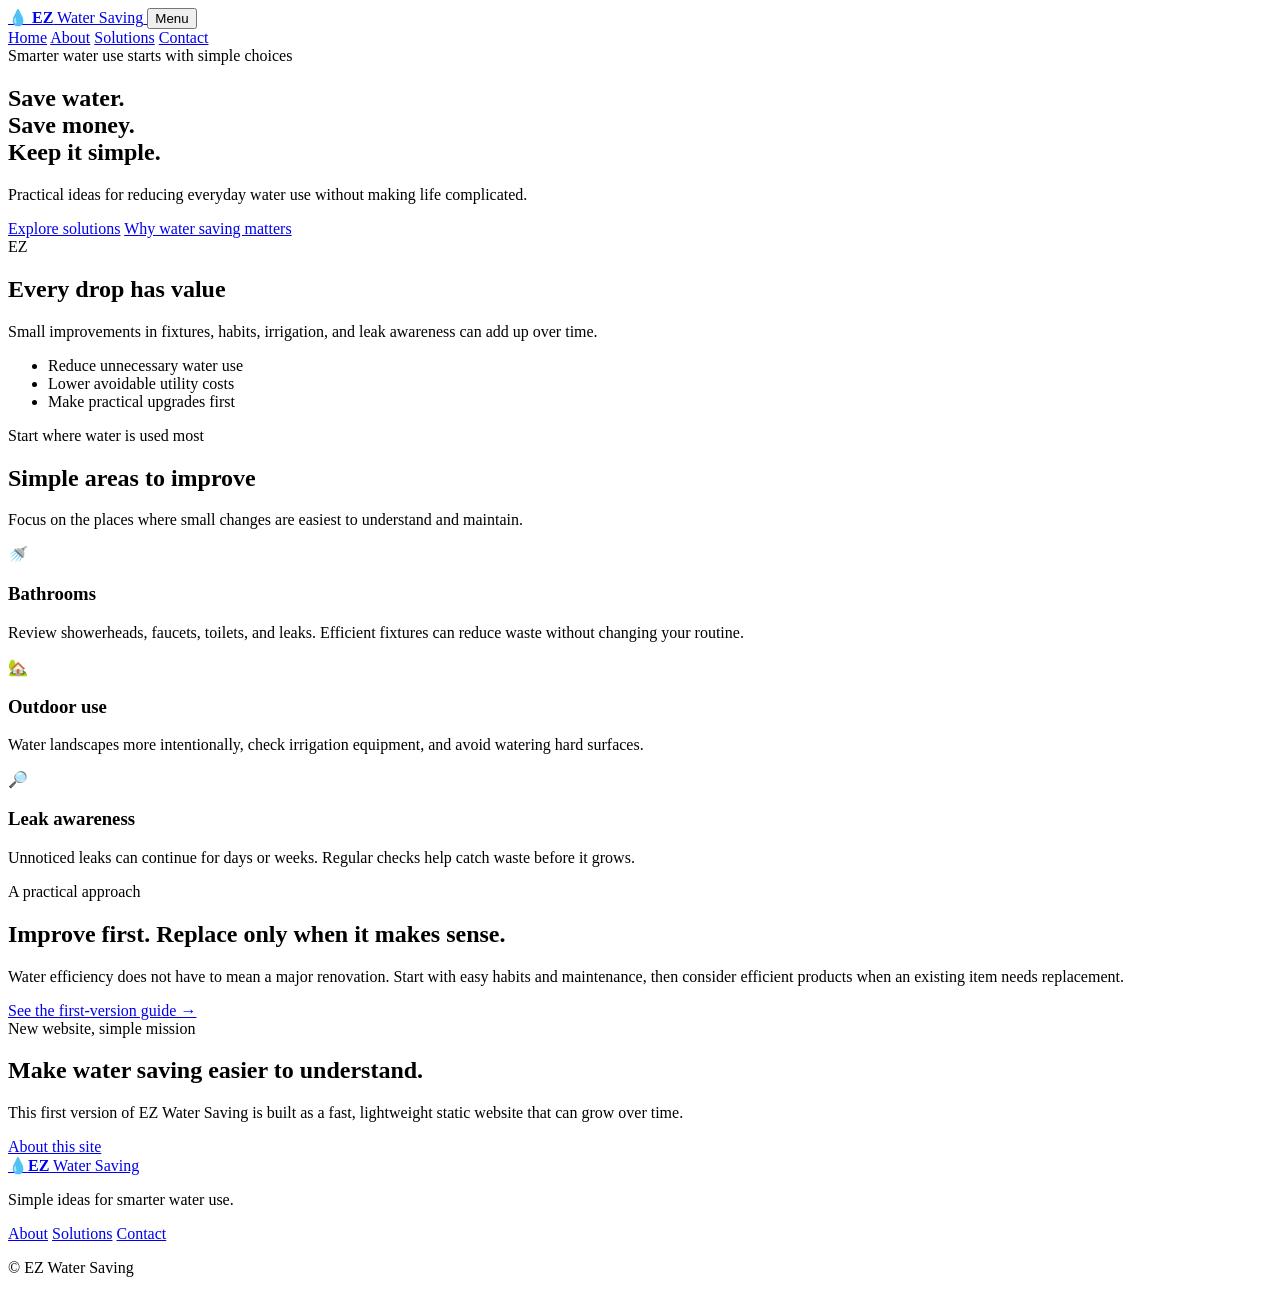
==== index.html @ 9d12662e "Add first version homepage" ====
<!doctype html>
<html lang="en">
<head>
  <meta charset="utf-8">
  <meta name="viewport" content="width=device-width, initial-scale=1">
  <title>EZ Water Saving | Simple Ways to Save Water</title>
  <meta name="description" content="EZ Water Saving is a simple resource for practical water-saving ideas for homes, properties, and small businesses.">
  <link rel="stylesheet" href="styles.css">
  <script defer src="script.js"></script>
</head>
<body>
  <header class="site-header">
    <div class="container nav-wrap">
      <a class="brand" href="index.html" aria-label="EZ Water Saving home">
        <span class="brand-mark" aria-hidden="true">💧</span>
        <span><strong>EZ</strong> Water Saving</span>
      </a>
      <button class="menu-button" type="button" aria-expanded="false" aria-controls="site-nav">Menu</button>
      <nav id="site-nav" class="site-nav" aria-label="Primary navigation">
        <a class="active" href="index.html">Home</a>
        <a href="about.html">About</a>
        <a href="solutions.html">Solutions</a>
        <a href="contact.html">Contact</a>
      </nav>
    </div>
  </header>

  <main>
    <section class="hero">
      <div class="container hero-grid">
        <div class="hero-copy">
          <span class="eyebrow">Smarter water use starts with simple choices</span>
          <h1>Save water.<br>Save money.<br>Keep it simple.</h1>
          <p class="hero-text">Practical ideas for reducing everyday water use without making life complicated.</p>
          <div class="button-row">
            <a class="button primary" href="solutions.html">Explore solutions</a>
            <a class="button secondary" href="about.html">Why water saving matters</a>
          </div>
        </div>
        <div class="hero-card" aria-label="Water saving highlights">
          <div class="drop-visual" aria-hidden="true"><span>EZ</span></div>
          <h2>Every drop has value</h2>
          <p>Small improvements in fixtures, habits, irrigation, and leak awareness can add up over time.</p>
          <ul class="check-list">
            <li>Reduce unnecessary water use</li>
            <li>Lower avoidable utility costs</li>
            <li>Make practical upgrades first</li>
          </ul>
        </div>
      </div>
    </section>

    <section class="section">
      <div class="container">
        <div class="section-heading">
          <span class="eyebrow">Start where water is used most</span>
          <h2>Simple areas to improve</h2>
          <p>Focus on the places where small changes are easiest to understand and maintain.</p>
        </div>
        <div class="card-grid three">
          <article class="feature-card">
            <div class="icon">🚿</div>
            <h3>Bathrooms</h3>
            <p>Review showerheads, faucets, toilets, and leaks. Efficient fixtures can reduce waste without changing your routine.</p>
          </article>
          <article class="feature-card">
            <div class="icon">🏡</div>
            <h3>Outdoor use</h3>
            <p>Water landscapes more intentionally, check irrigation equipment, and avoid watering hard surfaces.</p>
          </article>
          <article class="feature-card">
            <div class="icon">🔎</div>
            <h3>Leak awareness</h3>
            <p>Unnoticed leaks can continue for days or weeks. Regular checks help catch waste before it grows.</p>
          </article>
        </div>
      </div>
    </section>

    <section class="section soft">
      <div class="container split">
        <div>
          <span class="eyebrow">A practical approach</span>
          <h2>Improve first. Replace only when it makes sense.</h2>
        </div>
        <div>
          <p>Water efficiency does not have to mean a major renovation. Start with easy habits and maintenance, then consider efficient products when an existing item needs replacement.</p>
          <a class="text-link" href="solutions.html">See the first-version guide →</a>
        </div>
      </div>
    </section>

    <section class="section">
      <div class="container cta">
        <div>
          <span class="eyebrow light">New website, simple mission</span>
          <h2>Make water saving easier to understand.</h2>
          <p>This first version of EZ Water Saving is built as a fast, lightweight static website that can grow over time.</p>
        </div>
        <a class="button light-button" href="about.html">About this site</a>
      </div>
    </section>
  </main>

  <footer class="site-footer">
    <div class="container footer-wrap">
      <div>
        <a class="brand footer-brand" href="index.html"><span class="brand-mark" aria-hidden="true">💧</span><span><strong>EZ</strong> Water Saving</span></a>
        <p>Simple ideas for smarter water use.</p>
      </div>
      <div class="footer-links">
        <a href="about.html">About</a>
        <a href="solutions.html">Solutions</a>
        <a href="contact.html">Contact</a>
      </div>
      <p class="copyright">© <span data-year></span> EZ Water Saving</p>
    </div>
  </footer>
</body>
</html>
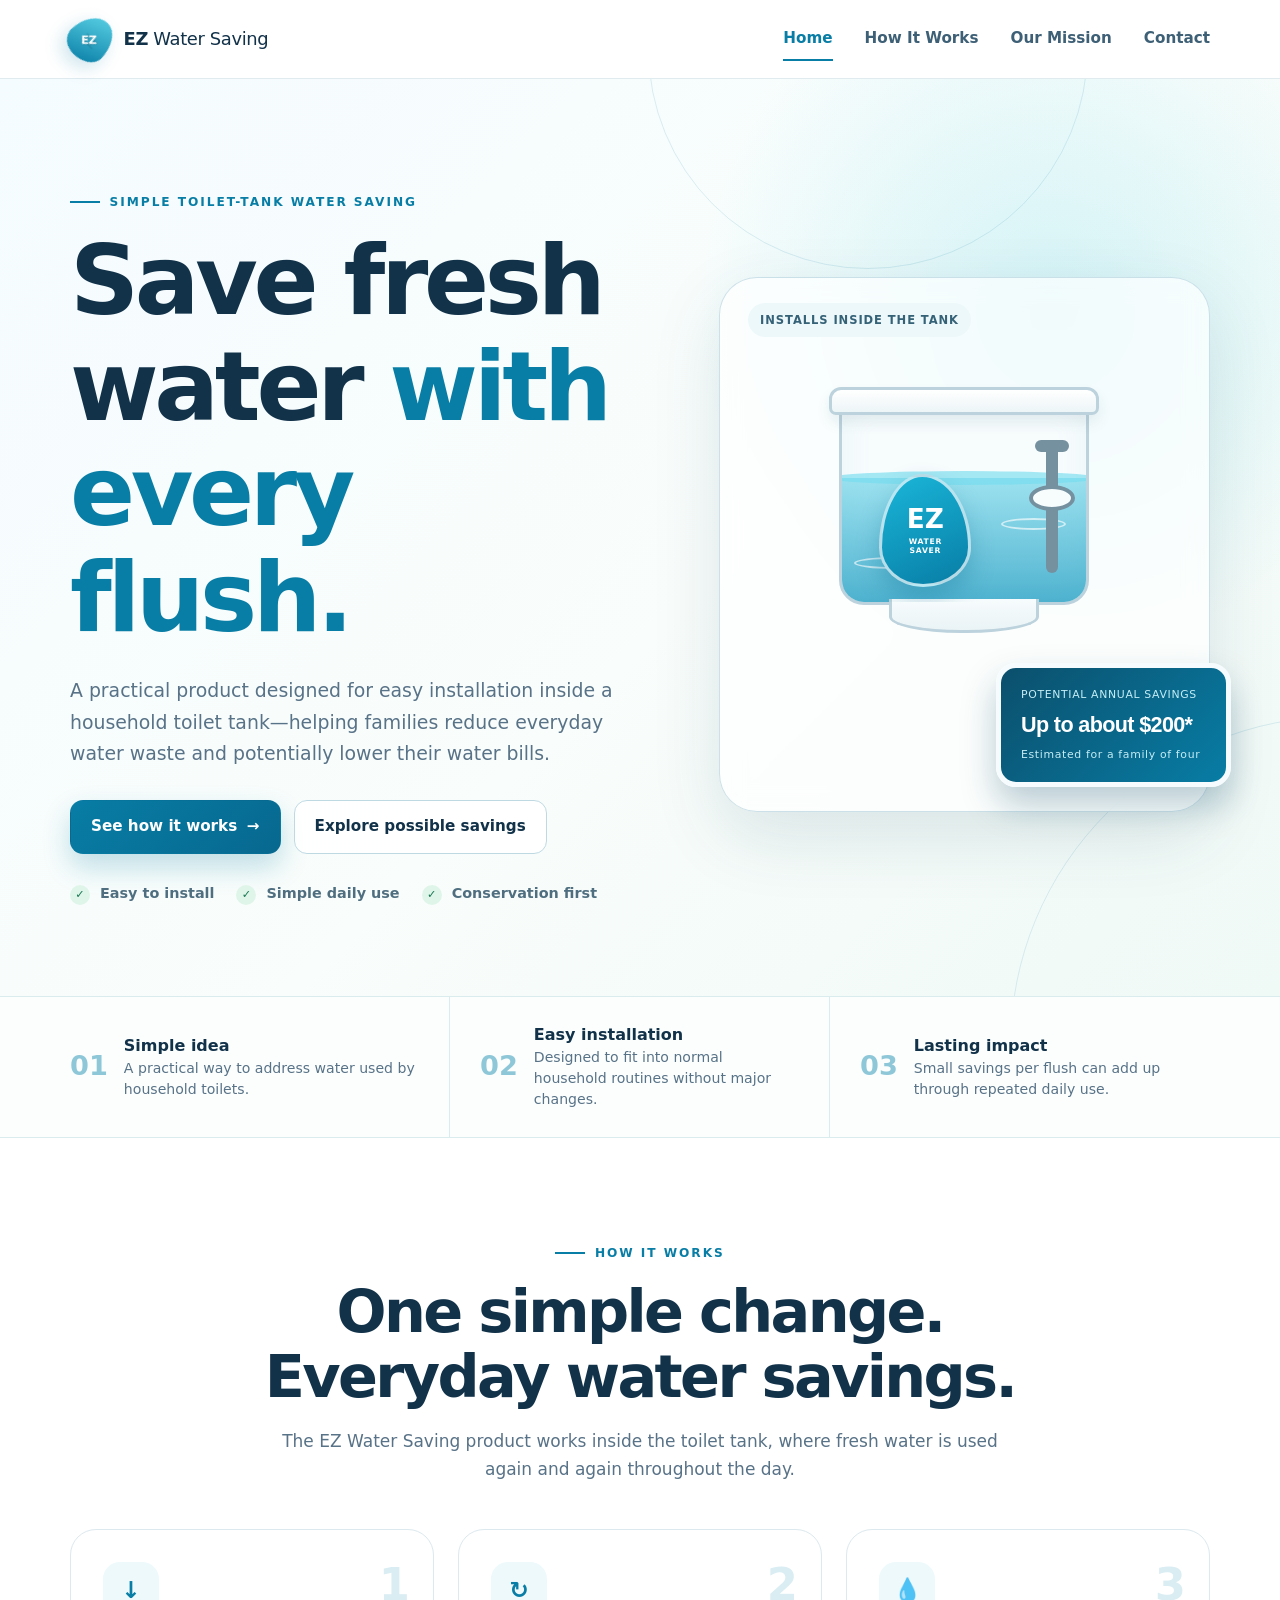
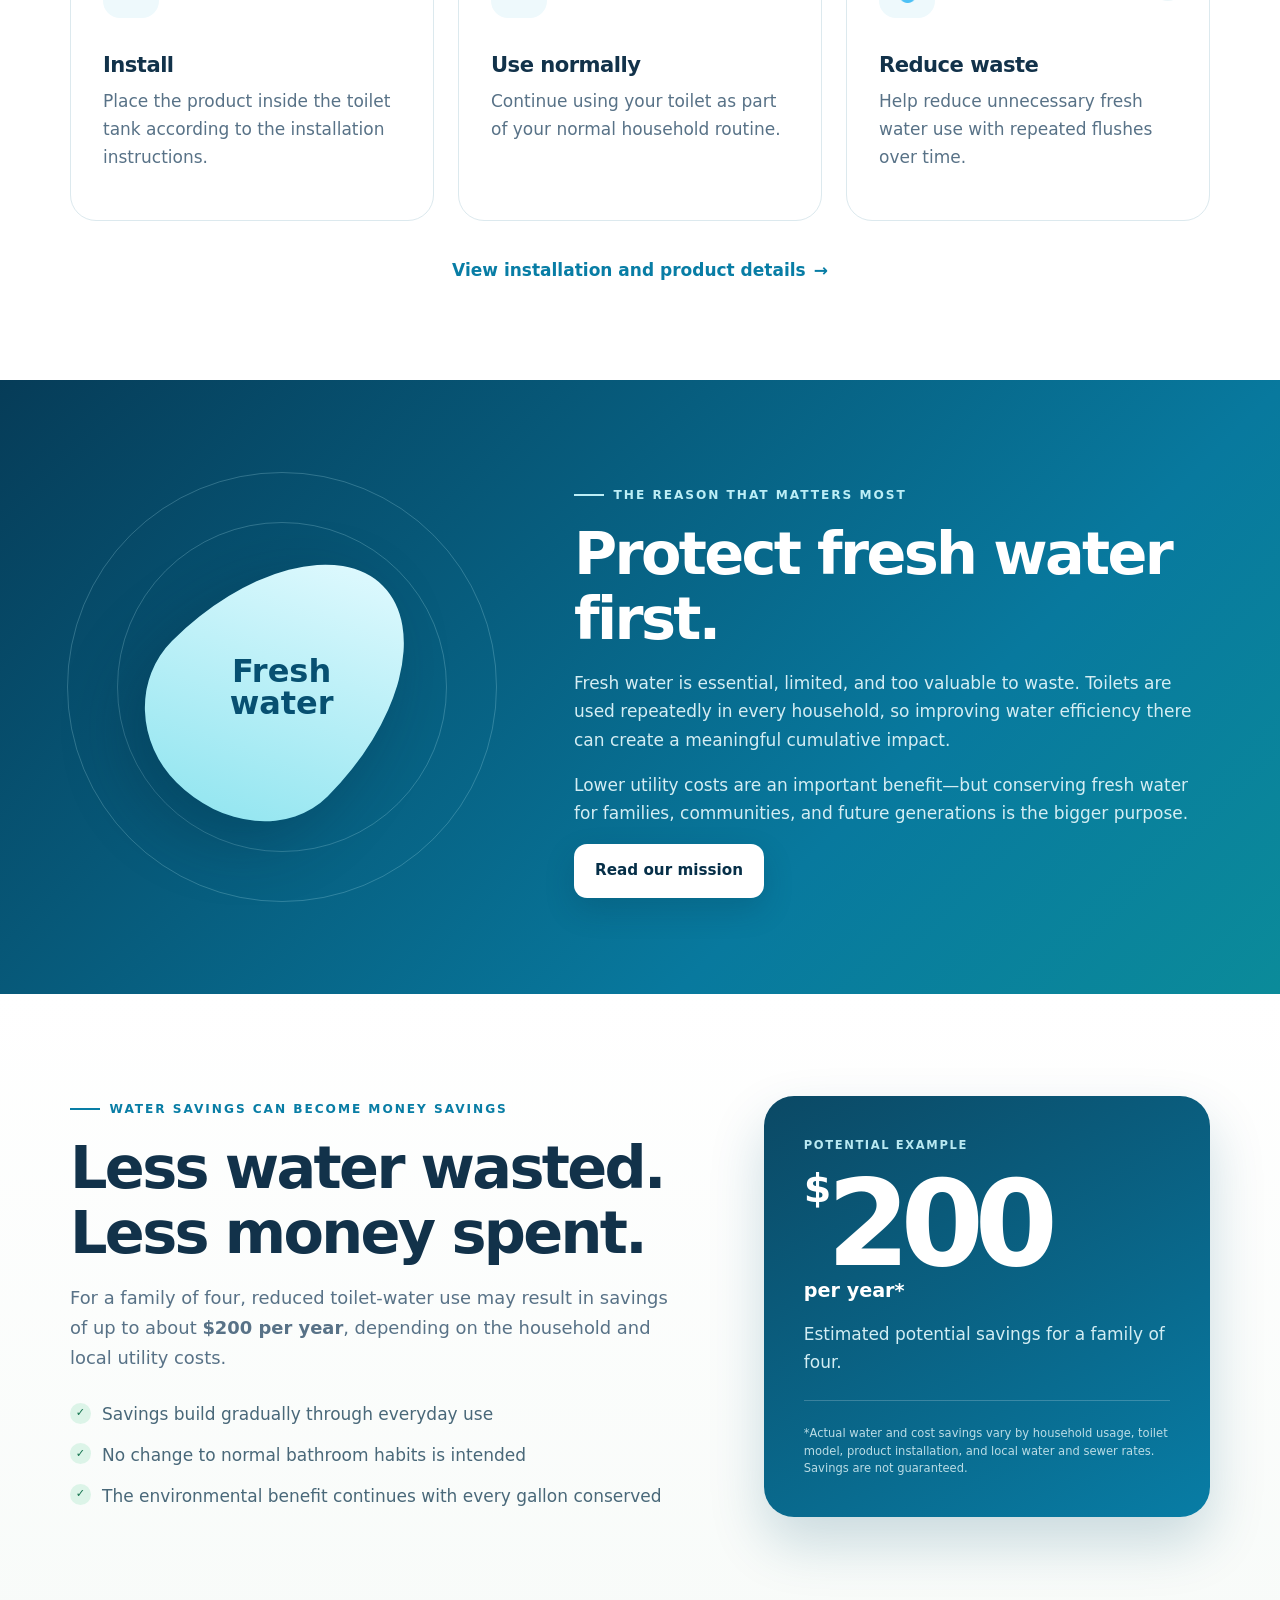
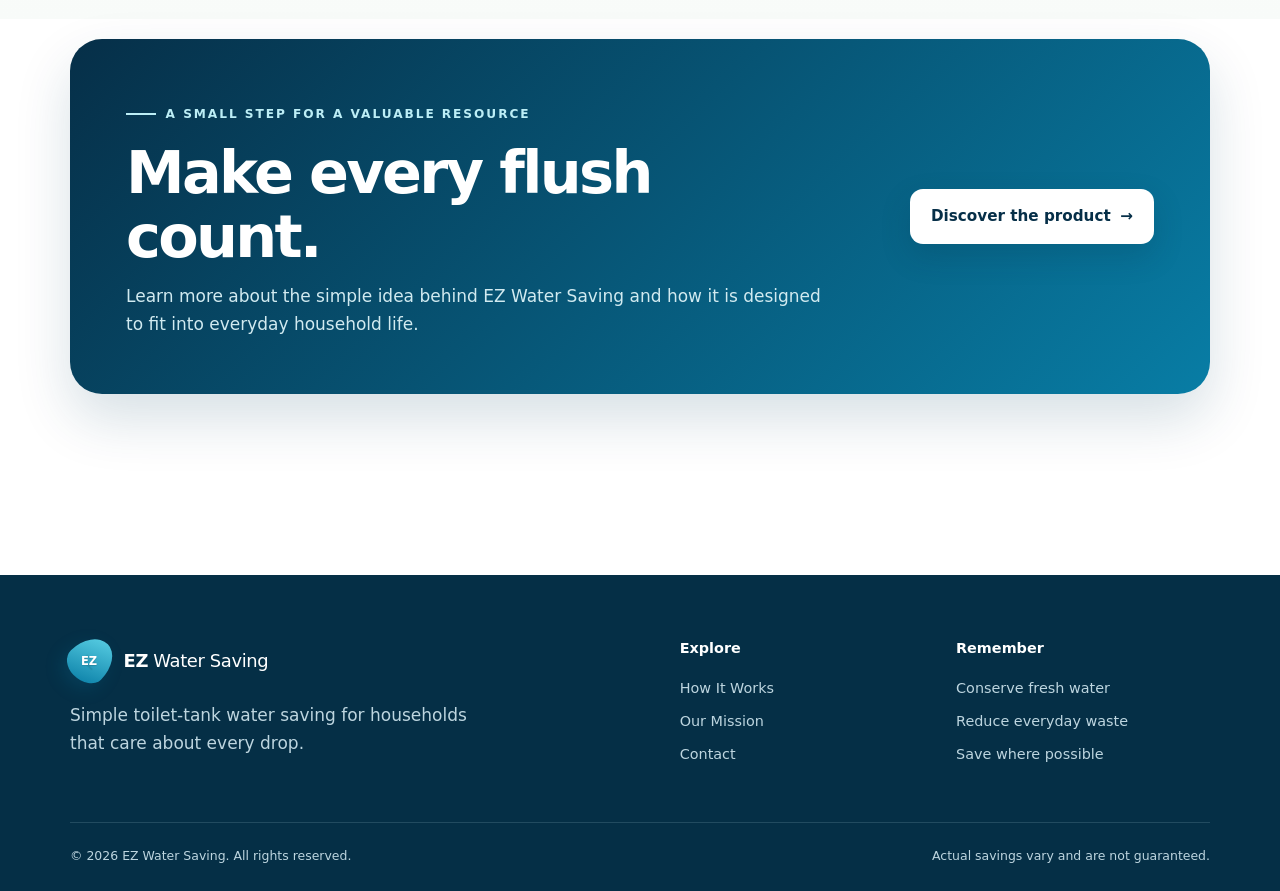
==== commit 4c990551: "Focus site on toilet-tank water-saving product" ====
--- a/index.html
+++ b/index.html
@@ -3,117 +3,184 @@
 <head>
   <meta charset="utf-8">
   <meta name="viewport" content="width=device-width, initial-scale=1">
-  <title>EZ Water Saving | Simple Ways to Save Water</title>
-  <meta name="description" content="EZ Water Saving is a simple resource for practical water-saving ideas for homes, properties, and small businesses.">
+  <title>EZ Water Saving | Save Fresh Water with Every Flush</title>
+  <meta name="description" content="A simple toilet-tank water-saving product designed for easy household installation. Save fresh water with every flush and potentially lower your annual water bill.">
+  <meta name="theme-color" content="#073f5c">
+  <meta property="og:title" content="EZ Water Saving | Save Fresh Water with Every Flush">
+  <meta property="og:description" content="A simple household toilet-tank product designed to reduce everyday water waste.">
+  <meta property="og:type" content="website">
+  <meta property="og:url" content="https://ezwatersaving.com/">
+  <link rel="canonical" href="https://ezwatersaving.com/">
+  <link rel="icon" href="favicon.svg" type="image/svg+xml">
   <link rel="stylesheet" href="styles.css">
   <script defer src="script.js"></script>
 </head>
 <body>
+  <a class="skip-link" href="#main-content">Skip to content</a>
   <header class="site-header">
     <div class="container nav-wrap">
       <a class="brand" href="index.html" aria-label="EZ Water Saving home">
-        <span class="brand-mark" aria-hidden="true">💧</span>
+        <span class="brand-mark" aria-hidden="true">EZ</span>
         <span><strong>EZ</strong> Water Saving</span>
       </a>
-      <button class="menu-button" type="button" aria-expanded="false" aria-controls="site-nav">Menu</button>
+      <button class="menu-button" type="button" aria-expanded="false" aria-controls="site-nav">
+        <span class="menu-icon" aria-hidden="true"></span>
+        <span>Menu</span>
+      </button>
       <nav id="site-nav" class="site-nav" aria-label="Primary navigation">
-        <a class="active" href="index.html">Home</a>
-        <a href="about.html">About</a>
-        <a href="solutions.html">Solutions</a>
+        <a class="active" href="index.html" aria-current="page">Home</a>
+        <a href="solutions.html">How It Works</a>
+        <a href="about.html">Our Mission</a>
         <a href="contact.html">Contact</a>
       </nav>
     </div>
   </header>
 
-  <main>
+  <main id="main-content">
     <section class="hero">
+      <div class="hero-orb hero-orb-one" aria-hidden="true"></div>
+      <div class="hero-orb hero-orb-two" aria-hidden="true"></div>
       <div class="container hero-grid">
         <div class="hero-copy">
-          <span class="eyebrow">Smarter water use starts with simple choices</span>
-          <h1>Save water.<br>Save money.<br>Keep it simple.</h1>
-          <p class="hero-text">Practical ideas for reducing everyday water use without making life complicated.</p>
+          <span class="eyebrow">Simple toilet-tank water saving</span>
+          <h1>Save fresh water <span>with every flush.</span></h1>
+          <p class="hero-text">A practical product designed for easy installation inside a household toilet tank—helping families reduce everyday water waste and potentially lower their water bills.</p>
           <div class="button-row">
-            <a class="button primary" href="solutions.html">Explore solutions</a>
-            <a class="button secondary" href="about.html">Why water saving matters</a>
+            <a class="button primary" href="solutions.html">See how it works <span aria-hidden="true">→</span></a>
+            <a class="button secondary" href="#savings">Explore possible savings</a>
+          </div>
+          <div class="hero-points" aria-label="Product highlights">
+            <span><i aria-hidden="true">✓</i> Easy to install</span>
+            <span><i aria-hidden="true">✓</i> Simple daily use</span>
+            <span><i aria-hidden="true">✓</i> Conservation first</span>
           </div>
         </div>
-        <div class="hero-card" aria-label="Water saving highlights">
-          <div class="drop-visual" aria-hidden="true"><span>EZ</span></div>
-          <h2>Every drop has value</h2>
-          <p>Small improvements in fixtures, habits, irrigation, and leak awareness can add up over time.</p>
-          <ul class="check-list">
-            <li>Reduce unnecessary water use</li>
-            <li>Lower avoidable utility costs</li>
-            <li>Make practical upgrades first</li>
-          </ul>
+
+        <div class="product-stage" aria-label="Illustration of the EZ Water Saving product inside a toilet tank">
+          <div class="stage-label">Installs inside the tank</div>
+          <div class="toilet-illustration" aria-hidden="true">
+            <div class="tank-lid"></div>
+            <div class="tank-body">
+              <div class="tank-water"></div>
+              <div class="fill-valve"><span></span></div>
+              <div class="ez-device"><span>EZ</span><small>WATER<br>SAVER</small></div>
+              <div class="water-ripple ripple-one"></div>
+              <div class="water-ripple ripple-two"></div>
+            </div>
+            <div class="tank-base"></div>
+          </div>
+          <div class="savings-badge">
+            <span>Potential annual savings</span>
+            <strong>Up to about $200*</strong>
+            <small>Estimated for a family of four</small>
+          </div>
         </div>
       </div>
     </section>
 
-    <section class="section">
+    <section class="trust-strip" aria-label="Benefits">
+      <div class="container trust-grid">
+        <div><span class="trust-icon" aria-hidden="true">01</span><p><strong>Simple idea</strong><br>A practical way to address water used by household toilets.</p></div>
+        <div><span class="trust-icon" aria-hidden="true">02</span><p><strong>Easy installation</strong><br>Designed to fit into normal household routines without major changes.</p></div>
+        <div><span class="trust-icon" aria-hidden="true">03</span><p><strong>Lasting impact</strong><br>Small savings per flush can add up through repeated daily use.</p></div>
+      </div>
+    </section>
+
+    <section class="section" id="how-it-works">
       <div class="container">
-        <div class="section-heading">
-          <span class="eyebrow">Start where water is used most</span>
-          <h2>Simple areas to improve</h2>
-          <p>Focus on the places where small changes are easiest to understand and maintain.</p>
+        <div class="section-heading centered">
+          <span class="eyebrow">How it works</span>
+          <h2>One simple change. Everyday water savings.</h2>
+          <p>The EZ Water Saving product works inside the toilet tank, where fresh water is used again and again throughout the day.</p>
         </div>
-        <div class="card-grid three">
-          <article class="feature-card">
-            <div class="icon">🚿</div>
-            <h3>Bathrooms</h3>
-            <p>Review showerheads, faucets, toilets, and leaks. Efficient fixtures can reduce waste without changing your routine.</p>
+        <div class="steps-grid">
+          <article class="step-card">
+            <span class="step-number">1</span>
+            <div class="step-icon" aria-hidden="true">↓</div>
+            <h3>Install</h3>
+            <p>Place the product inside the toilet tank according to the installation instructions.</p>
           </article>
-          <article class="feature-card">
-            <div class="icon">🏡</div>
-            <h3>Outdoor use</h3>
-            <p>Water landscapes more intentionally, check irrigation equipment, and avoid watering hard surfaces.</p>
+          <article class="step-card">
+            <span class="step-number">2</span>
+            <div class="step-icon" aria-hidden="true">↻</div>
+            <h3>Use normally</h3>
+            <p>Continue using your toilet as part of your normal household routine.</p>
           </article>
-          <article class="feature-card">
-            <div class="icon">🔎</div>
-            <h3>Leak awareness</h3>
-            <p>Unnoticed leaks can continue for days or weeks. Regular checks help catch waste before it grows.</p>
+          <article class="step-card">
+            <span class="step-number">3</span>
+            <div class="step-icon" aria-hidden="true">💧</div>
+            <h3>Reduce waste</h3>
+            <p>Help reduce unnecessary fresh water use with repeated flushes over time.</p>
           </article>
+        </div>
+        <div class="section-action"><a class="text-link" href="solutions.html">View installation and product details <span aria-hidden="true">→</span></a></div>
+      </div>
+    </section>
+
+    <section class="section water-section">
+      <div class="container impact-grid">
+        <div class="impact-visual" aria-hidden="true">
+          <div class="big-drop"><span>Fresh<br>water</span></div>
+          <div class="impact-ring ring-one"></div>
+          <div class="impact-ring ring-two"></div>
+        </div>
+        <div class="impact-copy">
+          <span class="eyebrow light">The reason that matters most</span>
+          <h2>Protect fresh water first.</h2>
+          <p>Fresh water is essential, limited, and too valuable to waste. Toilets are used repeatedly in every household, so improving water efficiency there can create a meaningful cumulative impact.</p>
+          <p>Lower utility costs are an important benefit—but conserving fresh water for families, communities, and future generations is the bigger purpose.</p>
+          <a class="button light-button" href="about.html">Read our mission</a>
         </div>
       </div>
     </section>
 
-    <section class="section soft">
-      <div class="container split">
+    <section class="section savings-section" id="savings">
+      <div class="container savings-grid">
         <div>
-          <span class="eyebrow">A practical approach</span>
-          <h2>Improve first. Replace only when it makes sense.</h2>
+          <span class="eyebrow">Water savings can become money savings</span>
+          <h2>Less water wasted. Less money spent.</h2>
+          <p class="lead">For a family of four, reduced toilet-water use may result in savings of up to about <strong>$200 per year</strong>, depending on the household and local utility costs.</p>
+          <ul class="check-list">
+            <li>Savings build gradually through everyday use</li>
+            <li>No change to normal bathroom habits is intended</li>
+            <li>The environmental benefit continues with every gallon conserved</li>
+          </ul>
         </div>
-        <div>
-          <p>Water efficiency does not have to mean a major renovation. Start with easy habits and maintenance, then consider efficient products when an existing item needs replacement.</p>
-          <a class="text-link" href="solutions.html">See the first-version guide →</a>
-        </div>
+        <aside class="estimate-card" aria-label="Potential savings example">
+          <span class="estimate-kicker">Potential example</span>
+          <div class="estimate-value"><sup>$</sup>200</div>
+          <strong>per year*</strong>
+          <p>Estimated potential savings for a family of four.</p>
+          <div class="estimate-divider"></div>
+          <small>*Actual water and cost savings vary by household usage, toilet model, product installation, and local water and sewer rates. Savings are not guaranteed.</small>
+        </aside>
       </div>
     </section>
 
-    <section class="section">
+    <section class="section cta-section">
       <div class="container cta">
         <div>
-          <span class="eyebrow light">New website, simple mission</span>
-          <h2>Make water saving easier to understand.</h2>
-          <p>This first version of EZ Water Saving is built as a fast, lightweight static website that can grow over time.</p>
+          <span class="eyebrow light">A small step for a valuable resource</span>
+          <h2>Make every flush count.</h2>
+          <p>Learn more about the simple idea behind EZ Water Saving and how it is designed to fit into everyday household life.</p>
         </div>
-        <a class="button light-button" href="about.html">About this site</a>
+        <a class="button light-button" href="solutions.html">Discover the product <span aria-hidden="true">→</span></a>
       </div>
     </section>
   </main>
 
   <footer class="site-footer">
-    <div class="container footer-wrap">
-      <div>
-        <a class="brand footer-brand" href="index.html"><span class="brand-mark" aria-hidden="true">💧</span><span><strong>EZ</strong> Water Saving</span></a>
-        <p>Simple ideas for smarter water use.</p>
+    <div class="container footer-main">
+      <div class="footer-intro">
+        <a class="brand footer-brand" href="index.html"><span class="brand-mark" aria-hidden="true">EZ</span><span><strong>EZ</strong> Water Saving</span></a>
+        <p>Simple toilet-tank water saving for households that care about every drop.</p>
       </div>
-      <div class="footer-links">
-        <a href="about.html">About</a>
-        <a href="solutions.html">Solutions</a>
-        <a href="contact.html">Contact</a>
-      </div>
-      <p class="copyright">© <span data-year></span> EZ Water Saving</p>
+      <div class="footer-column"><strong>Explore</strong><a href="solutions.html">How It Works</a><a href="about.html">Our Mission</a><a href="contact.html">Contact</a></div>
+      <div class="footer-column"><strong>Remember</strong><span>Conserve fresh water</span><span>Reduce everyday waste</span><span>Save where possible</span></div>
+    </div>
+    <div class="container footer-bottom">
+      <p>© <span data-year></span> EZ Water Saving. All rights reserved.</p>
+      <p>Actual savings vary and are not guaranteed.</p>
     </div>
   </footer>
 </body>
--- a/styles.css
+++ b/styles.css
@@ -0,0 +1,306 @@
+:root {
+  --ink: #12324a;
+  --ink-deep: #062f48;
+  --blue: #087da5;
+  --blue-bright: #14a6cf;
+  --aqua: #5dd3e7;
+  --green: #38aa7b;
+  --cream: #f7fbf8;
+  --sky: #eef9fc;
+  --white: #ffffff;
+  --muted: #587287;
+  --line: #dce9ee;
+  --shadow: 0 24px 70px rgba(16, 64, 88, .12);
+  --radius: 26px;
+}
+
+* { box-sizing: border-box; }
+html { scroll-behavior: smooth; }
+body { margin: 0; color: var(--ink); background: var(--white); font-family: Inter, "Avenir Next", ui-sans-serif, system-ui, -apple-system, BlinkMacSystemFont, "Segoe UI", sans-serif; font-size: 17px; line-height: 1.65; -webkit-font-smoothing: antialiased; }
+body::selection { color: var(--ink-deep); background: #bdeef6; }
+a { color: inherit; text-decoration: none; }
+img { max-width: 100%; }
+button, a { -webkit-tap-highlight-color: transparent; }
+.container { width: min(1140px, 92%); margin-inline: auto; }
+.narrow { max-width: 920px; }
+.skip-link { position: fixed; top: 10px; left: 10px; z-index: 100; padding: .7rem 1rem; color: var(--white); background: var(--ink-deep); border-radius: 10px; transform: translateY(-150%); }
+.skip-link:focus { transform: translateY(0); }
+:focus-visible { outline: 3px solid #f5b642; outline-offset: 4px; }
+
+.site-header { position: sticky; top: 0; z-index: 30; border-bottom: 1px solid rgba(220, 233, 238, .9); background: rgba(255, 255, 255, .92); backdrop-filter: blur(16px); }
+.nav-wrap { min-height: 78px; display: flex; align-items: center; justify-content: space-between; gap: 24px; }
+.brand { display: inline-flex; align-items: center; gap: .72rem; font-family: "Avenir Next", Inter, ui-sans-serif, system-ui, sans-serif; font-size: 1.12rem; letter-spacing: -.02em; }
+.brand-mark { width: 42px; height: 46px; display: inline-flex; align-items: center; justify-content: center; padding-top: 6px; color: var(--white); background: linear-gradient(155deg, var(--aqua), var(--blue)); border-radius: 52% 48% 55% 45% / 66% 65% 35% 34%; box-shadow: 0 8px 18px rgba(8, 125, 165, .2); font-size: .72rem; font-weight: 800; transform: rotate(45deg); }
+.brand-mark::first-line { transform: rotate(-45deg); }
+.brand-mark { text-shadow: 0 1px 1px rgba(0, 0, 0, .1); }
+.brand-mark { line-height: 1; }
+.brand-mark { writing-mode: horizontal-tb; }
+.brand-mark { text-orientation: mixed; }
+.brand-mark { position: relative; }
+.brand-mark { color: transparent; }
+.brand-mark::after { content: "EZ"; position: absolute; color: var(--white); transform: rotate(-45deg); }
+.site-nav { display: flex; align-items: center; gap: 2rem; }
+.site-nav a { position: relative; color: #3e6076; font-size: .95rem; font-weight: 700; }
+.site-nav a::after { content: ""; position: absolute; left: 0; right: 100%; bottom: -9px; height: 2px; background: var(--blue); transition: right .2s ease; }
+.site-nav a:hover, .site-nav a.active { color: var(--blue); }
+.site-nav a:hover::after, .site-nav a.active::after { right: 0; }
+.menu-button { display: none; align-items: center; gap: .55rem; border: 1px solid var(--line); border-radius: 12px; padding: .62rem .8rem; color: var(--ink); background: var(--white); font: inherit; font-size: .9rem; font-weight: 700; }
+.menu-icon, .menu-icon::before, .menu-icon::after { width: 18px; height: 2px; display: block; background: currentColor; border-radius: 2px; }
+.menu-icon { position: relative; }
+.menu-icon::before, .menu-icon::after { content: ""; position: absolute; left: 0; }
+.menu-icon::before { top: -6px; }
+.menu-icon::after { top: 6px; }
+
+h1, h2, h3, blockquote { margin-top: 0; font-family: "Avenir Next", Inter, ui-sans-serif, system-ui, sans-serif; line-height: 1.1; letter-spacing: -.045em; }
+h1 { max-width: 820px; margin-bottom: 25px; font-size: clamp(3.15rem, 7.5vw, 6.65rem); }
+h1 span, h2 span { color: var(--blue); }
+h2 { margin-bottom: 18px; font-size: clamp(2.15rem, 4.6vw, 3.85rem); }
+h3 { margin-bottom: 10px; font-size: 1.32rem; letter-spacing: -.025em; }
+p { margin-top: 0; }
+.eyebrow { display: inline-flex; align-items: center; gap: .6rem; margin-bottom: 17px; color: var(--blue); font-size: .76rem; font-weight: 800; letter-spacing: .16em; text-transform: uppercase; }
+.eyebrow::before { content: ""; width: 30px; height: 2px; background: currentColor; }
+.eyebrow.light { color: #bceef6; }
+.hero { position: relative; overflow: hidden; padding: 104px 0 90px; background: radial-gradient(circle at 82% 25%, rgba(93, 211, 231, .24), transparent 28%), linear-gradient(135deg, #f5fcff 0%, #f9fdfb 55%, #eff9f6 100%); }
+.hero-grid { position: relative; z-index: 2; display: grid; grid-template-columns: 1.08fr .92fr; align-items: center; gap: 72px; }
+.hero-copy h1 { margin-bottom: 24px; }
+.hero-text { max-width: 680px; color: var(--muted); font-size: 1.18rem; }
+.button-row { display: flex; flex-wrap: wrap; gap: 13px; margin-top: 31px; }
+.button { min-height: 52px; display: inline-flex; align-items: center; justify-content: center; gap: .6rem; padding: .85rem 1.25rem; border: 1px solid transparent; border-radius: 13px; font-size: .95rem; font-weight: 800; transition: transform .2s ease, box-shadow .2s ease, background .2s ease; }
+.button:hover { transform: translateY(-2px); }
+.button.primary { color: var(--white); background: linear-gradient(135deg, var(--blue), #07688f); box-shadow: 0 13px 28px rgba(8, 125, 165, .24); }
+.button.primary:hover { box-shadow: 0 16px 34px rgba(8, 125, 165, .31); }
+.button.secondary { border-color: #bfd9e3; background: rgba(255, 255, 255, .76); }
+.button.secondary:hover { background: var(--white); }
+.hero-points { display: flex; flex-wrap: wrap; gap: 12px 22px; margin-top: 28px; color: #4f6f80; font-size: .9rem; font-weight: 700; }
+.hero-points i { width: 20px; height: 20px; display: inline-flex; align-items: center; justify-content: center; margin-right: 5px; color: #187754; background: #dff5ea; border-radius: 50%; font-size: .7rem; font-style: normal; }
+.hero-orb { position: absolute; border: 1px solid rgba(8, 125, 165, .13); border-radius: 50%; }
+.hero-orb-one { width: 440px; height: 440px; top: -250px; right: 15%; }
+.hero-orb-two { width: 660px; height: 660px; right: -390px; bottom: -380px; }
+
+.product-stage { position: relative; min-height: 535px; display: flex; align-items: center; justify-content: center; padding: 52px 30px 86px; border: 1px solid rgba(191, 217, 227, .8); border-radius: 38px; background: rgba(255, 255, 255, .67); box-shadow: var(--shadow); backdrop-filter: blur(12px); }
+.stage-label { position: absolute; top: 25px; left: 28px; padding: .45rem .75rem; color: #356276; background: #edf8fb; border-radius: 99px; font-size: .72rem; font-weight: 800; letter-spacing: .08em; text-transform: uppercase; }
+.toilet-illustration { position: relative; width: 300px; height: 270px; margin-top: -10px; }
+.tank-lid { position: absolute; z-index: 3; top: 0; left: 15px; width: 270px; height: 28px; border: 3px solid #bcd2dc; border-radius: 12px 12px 7px 7px; background: linear-gradient(#fff, #edf5f7); box-shadow: 0 8px 14px rgba(45, 88, 109, .09); }
+.tank-body { position: absolute; top: 23px; left: 25px; width: 250px; height: 195px; overflow: hidden; border: 3px solid #bcd2dc; border-radius: 4px 4px 25px 25px; background: #f7fcfd; box-shadow: inset 0 -12px 30px rgba(141, 194, 210, .12); }
+.tank-base { position: absolute; left: 75px; bottom: 24px; width: 150px; height: 34px; border: 3px solid #bcd2dc; border-top: 0; border-radius: 0 0 48% 48%; background: linear-gradient(#f7fcfd, #eaf3f6); }
+.tank-water { position: absolute; left: 0; right: 0; bottom: 0; height: 124px; background: linear-gradient(180deg, rgba(91, 207, 230, .58), rgba(16, 151, 190, .72)); }
+.tank-water::before { content: ""; position: absolute; top: -7px; left: -5%; width: 110%; height: 14px; background: rgba(117, 221, 238, .64); border-radius: 50%; }
+.fill-valve { position: absolute; z-index: 2; top: 28px; right: 28px; width: 12px; height: 132px; background: #7591a0; border-radius: 8px; }
+.fill-valve::before { content: ""; position: absolute; top: -1px; right: -11px; width: 34px; height: 12px; border-radius: 8px; background: #7591a0; }
+.fill-valve span { position: absolute; top: 44px; right: -17px; width: 46px; height: 26px; border: 4px solid #7591a0; border-radius: 50%; background: #f7fcfd; }
+.ez-device { position: absolute; z-index: 2; left: 37px; bottom: 15px; width: 92px; height: 113px; display: flex; flex-direction: column; align-items: center; justify-content: center; color: var(--white); background: linear-gradient(155deg, #1ab6d9, #087da5); border: 3px solid rgba(255, 255, 255, .7); border-radius: 47% 53% 52% 48% / 65% 65% 35% 35%; box-shadow: 0 12px 25px rgba(1, 98, 135, .28); }
+.ez-device span { font-family: "Avenir Next", Inter, ui-sans-serif, system-ui, sans-serif; font-size: 1.65rem; font-weight: 800; line-height: 1; }
+.ez-device small { margin-top: 6px; font-size: .48rem; font-weight: 800; line-height: 1.15; letter-spacing: .09em; text-align: center; }
+.water-ripple { position: absolute; z-index: 1; height: 12px; border: 2px solid rgba(255, 255, 255, .64); border-radius: 50%; }
+.ripple-one { width: 80px; left: 12px; bottom: 33px; }
+.ripple-two { width: 65px; right: 20px; bottom: 72px; }
+.savings-badge { position: absolute; right: -22px; bottom: 24px; width: 235px; padding: 18px 20px; color: var(--white); background: linear-gradient(135deg, #0b4f6c, #087da5); border: 5px solid #f6fcfd; border-radius: 20px; box-shadow: 0 18px 35px rgba(7, 70, 98, .27); }
+.savings-badge span, .savings-badge small { display: block; color: #c5edf5; font-size: .68rem; letter-spacing: .06em; }
+.savings-badge span { text-transform: uppercase; }
+.savings-badge strong { display: block; margin: 3px 0; font-family: "Manrope", sans-serif; font-size: 1.35rem; letter-spacing: -.03em; }
+
+.trust-strip { border-top: 1px solid #dbecef; border-bottom: 1px solid #dbecef; background: #fbfefd; }
+.trust-grid { display: grid; grid-template-columns: repeat(3, 1fr); }
+.trust-grid > div { min-height: 140px; display: flex; align-items: center; gap: 16px; padding: 25px 30px; border-right: 1px solid #dbecef; }
+.trust-grid > div:first-child { padding-left: 0; }
+.trust-grid > div:last-child { padding-right: 0; border-right: 0; }
+.trust-grid p { margin: 0; color: var(--muted); font-size: .88rem; line-height: 1.5; }
+.trust-grid strong { color: var(--ink); font-size: 1rem; }
+.trust-icon { color: #8ec7d8; font-family: "Avenir Next", Inter, ui-sans-serif, system-ui, sans-serif; font-size: 1.7rem; font-weight: 800; }
+
+.section { padding: 96px 0; }
+.section.soft { background: var(--cream); }
+.section-heading { max-width: 760px; margin-bottom: 46px; }
+.section-heading.centered { margin-inline: auto; text-align: center; }
+.section-heading.centered .eyebrow { justify-content: center; }
+.section-heading p, .feature-card p, .lead { color: var(--muted); }
+.steps-grid { display: grid; grid-template-columns: repeat(3, 1fr); gap: 24px; }
+.step-card { position: relative; min-height: 285px; padding: 32px; overflow: hidden; border: 1px solid var(--line); border-radius: var(--radius); background: var(--white); transition: transform .2s ease, box-shadow .2s ease; }
+.step-card:hover { transform: translateY(-4px); box-shadow: 0 18px 42px rgba(16, 64, 88, .1); }
+.step-card p { color: var(--muted); }
+.step-number { position: absolute; top: 18px; right: 23px; color: #d9edf2; font-family: "Avenir Next", Inter, ui-sans-serif, system-ui, sans-serif; font-size: 2.8rem; font-weight: 800; }
+.step-icon, .line-icon { width: 56px; height: 56px; display: inline-flex; align-items: center; justify-content: center; margin-bottom: 35px; color: var(--blue); background: var(--sky); border-radius: 17px; font-size: 1.45rem; font-weight: 800; }
+.section-action { margin-top: 35px; text-align: center; }
+.text-link { display: inline-flex; align-items: center; gap: .5rem; color: var(--blue); font-weight: 800; }
+.text-link:hover { color: #075f82; }
+
+.water-section { position: relative; overflow: hidden; color: var(--white); background: linear-gradient(135deg, #063c58, #08799e 68%, #0b8b9a); }
+.impact-grid { display: grid; grid-template-columns: .8fr 1.2fr; align-items: center; gap: 80px; }
+.impact-copy p { max-width: 710px; color: #d4edf3; }
+.impact-visual { position: relative; min-height: 420px; display: grid; place-items: center; }
+.big-drop { position: relative; z-index: 2; width: 220px; height: 285px; display: grid; place-items: center; color: #075071; background: linear-gradient(155deg, #e6fbff, #8de4ef); border-radius: 50% 50% 53% 47% / 66% 66% 34% 34%; transform: rotate(45deg); box-shadow: 0 28px 65px rgba(1, 34, 51, .27); }
+.big-drop span { font-family: "Avenir Next", Inter, ui-sans-serif, system-ui, sans-serif; font-size: 2rem; font-weight: 800; line-height: 1; text-align: center; transform: rotate(-45deg); }
+.impact-ring { position: absolute; border: 1px solid rgba(185, 238, 247, .23); border-radius: 50%; }
+.ring-one { width: 330px; height: 330px; }
+.ring-two { width: 430px; height: 430px; }
+.light-button { color: var(--ink-deep); background: var(--white); box-shadow: 0 12px 30px rgba(3, 39, 57, .17); }
+
+.savings-section { background: linear-gradient(180deg, #fff, #f8fbf9); }
+.savings-grid { display: grid; grid-template-columns: 1.15fr .85fr; align-items: center; gap: 90px; }
+.lead { font-size: 1.12rem; }
+.check-list { margin: 28px 0 0; padding: 0; list-style: none; }
+.check-list li { position: relative; margin: .8rem 0; padding-left: 2rem; color: #496879; }
+.check-list li::before { content: "✓"; position: absolute; left: 0; top: .15rem; width: 21px; height: 21px; display: grid; place-items: center; color: #15734f; background: #dcf4e8; border-radius: 50%; font-size: .7rem; font-weight: 900; }
+.estimate-card { padding: 40px; color: var(--white); background: linear-gradient(150deg, #0b4965, #087da5); border-radius: 30px; box-shadow: 0 26px 55px rgba(8, 83, 113, .2); }
+.estimate-kicker { display: block; color: #b9e9f2; font-size: .72rem; font-weight: 800; letter-spacing: .14em; text-transform: uppercase; }
+.estimate-value { margin: 15px 0 -3px; font-family: "Avenir Next", Inter, ui-sans-serif, system-ui, sans-serif; font-size: clamp(5rem, 10vw, 7.5rem); font-weight: 800; line-height: .9; letter-spacing: -.08em; }
+.estimate-value sup { position: relative; top: -.55em; margin-right: 5px; font-size: .33em; }
+.estimate-card > strong { font-family: "Avenir Next", Inter, ui-sans-serif, system-ui, sans-serif; font-size: 1.2rem; }
+.estimate-card p { margin-top: 14px; color: #d2edf3; }
+.estimate-card small { display: block; color: #badce5; font-size: .72rem; line-height: 1.5; }
+.estimate-divider { height: 1px; margin: 24px 0; background: rgba(255, 255, 255, .2); }
+
+.cta-section { padding-top: 20px; }
+.cta { display: flex; align-items: center; justify-content: space-between; gap: 48px; padding: 56px; color: var(--white); background: linear-gradient(135deg, #062f48, #087da5); border-radius: 32px; box-shadow: 0 25px 55px rgba(7, 65, 91, .16); }
+.cta h2 { margin-bottom: 12px; }
+.cta p { max-width: 700px; margin-bottom: 0; color: #d1eaf0; }
+.cta .button { flex: 0 0 auto; }
+
+.page-hero { position: relative; overflow: hidden; padding: 100px 0 82px; background: radial-gradient(circle at 85% 20%, rgba(74, 199, 222, .22), transparent 30%), linear-gradient(135deg, #f2fbfe, #f9fcfa); }
+.page-hero h1 { font-size: clamp(3.25rem, 7vw, 6rem); }
+.page-hero p { max-width: 780px; color: var(--muted); font-size: 1.18rem; }
+.page-hero-grid { display: grid; grid-template-columns: 1.2fr .8fr; align-items: center; gap: 70px; }
+.mini-product-card { padding: 28px; border: 1px solid var(--line); border-radius: 27px; background: rgba(255, 255, 255, .8); box-shadow: var(--shadow); }
+.mini-label { display: block; margin-bottom: 18px; color: var(--blue); font-size: .72rem; font-weight: 800; letter-spacing: .12em; text-transform: uppercase; }
+.mini-tank { position: relative; height: 175px; overflow: hidden; margin-bottom: 18px; border: 3px solid #bdd3dc; border-top-width: 12px; border-radius: 9px 9px 22px 22px; background: #f5fbfc; }
+.mini-water { position: absolute; left: 0; right: 0; bottom: 0; height: 95px; background: linear-gradient(#7fdaea, #22a3c5); }
+.mini-device { position: absolute; left: 25px; bottom: 14px; width: 65px; height: 82px; display: grid; place-items: center; color: #fff; background: #087da5; border: 2px solid rgba(255, 255, 255, .7); border-radius: 50% 50% 55% 45% / 65% 65% 35% 35%; font-family: "Avenir Next", Inter, ui-sans-serif, system-ui, sans-serif; font-weight: 800; }
+.detail-grid { display: grid; grid-template-columns: .85fr 1.15fr; align-items: start; gap: 90px; }
+.sticky-heading { position: sticky; top: 120px; }
+.sticky-heading p { color: var(--muted); }
+.detail-steps { border-top: 1px solid var(--line); }
+.detail-steps article { display: grid; grid-template-columns: 65px 1fr; gap: 22px; padding: 35px 0; border-bottom: 1px solid var(--line); }
+.detail-steps article > span { color: #8fc5d4; font-family: "Avenir Next", Inter, ui-sans-serif, system-ui, sans-serif; font-size: 1.4rem; font-weight: 800; }
+.detail-steps p { margin: 0; color: var(--muted); }
+.card-grid { display: grid; gap: 24px; }
+.card-grid.three { grid-template-columns: repeat(3, 1fr); }
+.feature-card { padding: 32px; border: 1px solid var(--line); border-radius: var(--radius); background: var(--white); }
+.feature-card .line-icon { margin-bottom: 28px; }
+.safety-section { padding-top: 55px; padding-bottom: 55px; }
+.safety-card { display: grid; grid-template-columns: auto 1fr; align-items: start; gap: 30px; padding: 38px 42px; border: 1px solid #e8dbad; border-radius: 25px; background: #fffcf1; }
+.safety-symbol { width: 52px; height: 52px; display: grid; place-items: center; color: #765d05; background: #f8e7a7; border-radius: 50%; font-family: "Avenir Next", Inter, ui-sans-serif, system-ui, sans-serif; font-size: 1.5rem; font-weight: 800; }
+.safety-card h2 { font-size: clamp(1.8rem, 3.5vw, 2.7rem); }
+.safety-card p { margin-bottom: 0; color: #6a654e; }
+.faq-section { padding-top: 55px; }
+.faq-grid { display: grid; grid-template-columns: .75fr 1.25fr; gap: 90px; }
+.faq-list { border-top: 1px solid var(--line); }
+details { border-bottom: 1px solid var(--line); }
+summary { position: relative; padding: 26px 50px 26px 0; cursor: pointer; font-family: "Avenir Next", Inter, ui-sans-serif, system-ui, sans-serif; font-weight: 700; list-style: none; }
+summary::-webkit-details-marker { display: none; }
+summary::after { content: "+"; position: absolute; right: 6px; top: 22px; width: 31px; height: 31px; display: grid; place-items: center; color: var(--blue); background: var(--sky); border-radius: 50%; font-size: 1.25rem; }
+details[open] summary::after { content: "−"; }
+details p { padding-right: 50px; color: var(--muted); }
+
+.mission-hero { text-align: center; }
+.mission-hero .container { display: flex; flex-direction: column; align-items: center; }
+.mission-hero p { max-width: 700px; }
+.statement-section { padding-bottom: 70px; }
+.statement-grid { display: grid; grid-template-columns: 90px 1.05fr .95fr; align-items: start; gap: 45px; }
+.statement-mark { margin-top: -22px; color: #9ad8e6; font-family: Georgia, serif; font-size: 9rem; line-height: 1; }
+blockquote { margin: 0; font-size: clamp(2rem, 4.2vw, 3.4rem); }
+.statement-grid > p { color: var(--muted); font-size: 1.05rem; }
+.values-grid { display: grid; grid-template-columns: repeat(2, 1fr); border-top: 1px solid var(--line); border-left: 1px solid var(--line); }
+.values-grid article { min-height: 250px; padding: 35px; border-right: 1px solid var(--line); border-bottom: 1px solid var(--line); background: rgba(255, 255, 255, .68); }
+.value-number { display: block; margin-bottom: 40px; color: #8bbfce; font-family: "Avenir Next", Inter, ui-sans-serif, system-ui, sans-serif; font-weight: 800; }
+.values-grid p { color: var(--muted); }
+.why-toilets { padding-bottom: 70px; }
+.split-panel { display: grid; grid-template-columns: 1.15fr .85fr; overflow: hidden; color: var(--white); background: #073f5c; border-radius: 34px; }
+.split-panel-copy { padding: 65px; }
+.split-panel-copy p { color: #d0e8ee; }
+.drop-field { position: relative; min-height: 480px; display: grid; place-items: center; overflow: hidden; background: linear-gradient(145deg, #0d83a5, #16a2b5); }
+.drop-field strong { position: relative; z-index: 2; color: #fff; font-family: "Avenir Next", Inter, ui-sans-serif, system-ui, sans-serif; font-size: 3rem; line-height: .95; text-align: center; }
+.field-drop { position: absolute; display: block; background: rgba(211, 247, 252, .17); border: 1px solid rgba(255, 255, 255, .28); border-radius: 52% 48% 55% 45% / 66% 65% 35% 34%; transform: rotate(45deg); }
+.d1 { width: 190px; height: 230px; }
+.d2 { width: 100px; height: 120px; top: 35px; right: 30px; }
+.d3 { width: 70px; height: 85px; left: 35px; bottom: 60px; }
+.d4 { width: 35px; height: 42px; left: 55px; top: 70px; }
+
+.contact-hero { text-align: center; }
+.contact-hero .container { display: flex; flex-direction: column; align-items: center; }
+.contact-grid { display: grid; grid-template-columns: 1.2fr .8fr; align-items: start; gap: 28px; }
+.contact-card { border: 1px solid var(--line); border-radius: 28px; background: var(--white); }
+.primary-contact { padding: 48px; box-shadow: 0 22px 55px rgba(16, 64, 88, .08); }
+.primary-contact p, .note-card p { color: var(--muted); }
+.contact-drop { width: 74px; height: 90px; display: grid; place-items: center; margin-bottom: 35px; padding-top: 7px; color: var(--white); background: linear-gradient(145deg, var(--aqua), var(--blue)); border-radius: 52% 48% 55% 45% / 66% 65% 35% 34%; transform: rotate(45deg); font-family: "Avenir Next", Inter, ui-sans-serif, system-ui, sans-serif; font-weight: 800; }
+.contact-drop { color: transparent; position: relative; }
+.contact-drop::after { content: "EZ"; position: absolute; color: #fff; transform: rotate(-45deg); }
+.note-card { padding: 36px; background: var(--sky); }
+.note-icon { width: 38px; height: 38px; display: grid; place-items: center; margin-bottom: 24px; color: var(--blue); background: var(--white); border-radius: 50%; font-family: Georgia, serif; font-weight: 700; }
+
+.site-footer { margin-top: 85px; color: #bdd5df; background: #052f46; }
+.footer-main { display: grid; grid-template-columns: 1.7fr .65fr .8fr; gap: 70px; padding-top: 62px; padding-bottom: 48px; }
+.footer-brand { color: var(--white); }
+.footer-intro p { max-width: 400px; margin-top: 18px; }
+.footer-column { display: flex; flex-direction: column; gap: 9px; font-size: .9rem; }
+.footer-column strong { margin-bottom: 7px; color: var(--white); font-family: "Avenir Next", Inter, ui-sans-serif, system-ui, sans-serif; }
+.footer-column a:hover { color: var(--white); }
+.footer-bottom { display: flex; justify-content: space-between; gap: 30px; padding-top: 23px; padding-bottom: 24px; border-top: 1px solid rgba(201, 230, 239, .15); font-size: .78rem; }
+.footer-bottom p { margin: 0; }
+
+@media (prefers-reduced-motion: no-preference) {
+  .product-stage { animation: rise .7s ease both; }
+  .hero-copy { animation: rise .65s .08s ease both; }
+  @keyframes rise { from { opacity: 0; transform: translateY(18px); } to { opacity: 1; transform: translateY(0); } }
+}
+
+@media (max-width: 940px) {
+  .hero-grid, .page-hero-grid, .impact-grid, .savings-grid, .detail-grid, .faq-grid, .statement-grid, .split-panel, .contact-grid { grid-template-columns: 1fr; }
+  .hero-grid { gap: 55px; }
+  .product-stage { width: min(560px, 100%); margin-inline: auto; }
+  .trust-grid { grid-template-columns: 1fr; }
+  .trust-grid > div, .trust-grid > div:first-child, .trust-grid > div:last-child { min-height: auto; padding: 20px 0; border-right: 0; border-bottom: 1px solid var(--line); }
+  .trust-grid > div:last-child { border-bottom: 0; }
+  .steps-grid, .card-grid.three { grid-template-columns: 1fr; }
+  .step-card { min-height: auto; }
+  .impact-visual { order: 2; }
+  .sticky-heading { position: static; }
+  .detail-grid, .faq-grid { gap: 42px; }
+  .statement-grid { gap: 20px; }
+  .statement-mark { height: 70px; }
+  .footer-main { grid-template-columns: 1.3fr .7fr .8fr; gap: 35px; }
+}
+
+@media (max-width: 760px) {
+  body { font-size: 16px; }
+  .nav-wrap { min-height: 70px; }
+  .menu-button { display: inline-flex; }
+  .site-nav { position: absolute; top: 70px; left: 4%; right: 4%; display: none; flex-direction: column; align-items: stretch; gap: 0; padding: 10px; border: 1px solid var(--line); border-radius: 16px; background: var(--white); box-shadow: 0 22px 48px rgba(16, 64, 88, .15); }
+  .site-nav.open { display: flex; }
+  .site-nav a { padding: .8rem .75rem; border-radius: 9px; }
+  .site-nav a::after { display: none; }
+  .site-nav a:hover, .site-nav a.active { background: var(--sky); }
+  .hero { padding: 72px 0 64px; }
+  .hero-copy h1 { font-size: clamp(3rem, 15vw, 4.8rem); }
+  .product-stage { min-height: 470px; padding-inline: 10px; }
+  .toilet-illustration { transform: scale(.82); }
+  .savings-badge { right: 12px; bottom: 18px; }
+  .section { padding: 72px 0; }
+  .water-section { padding-top: 55px; }
+  .impact-grid { gap: 30px; }
+  .impact-visual { min-height: 350px; transform: scale(.78); }
+  .estimate-card { padding: 30px; }
+  .cta-section { padding-top: 5px; }
+  .cta { flex-direction: column; align-items: flex-start; padding: 36px 28px; border-radius: 25px; }
+  .page-hero { padding: 74px 0 58px; }
+  .page-hero h1 { font-size: clamp(3rem, 14vw, 4.5rem); }
+  .safety-card { grid-template-columns: 1fr; padding: 30px 25px; }
+  .values-grid { grid-template-columns: 1fr; }
+  .split-panel-copy { padding: 40px 28px; }
+  .drop-field { min-height: 340px; }
+  .primary-contact, .note-card { padding: 30px 25px; }
+  .footer-main { grid-template-columns: 1fr 1fr; }
+  .footer-intro { grid-column: 1 / -1; }
+  .footer-bottom { flex-direction: column; gap: 8px; }
+}
+
+@media (max-width: 430px) {
+  .brand { font-size: 1rem; }
+  .brand-mark { width: 36px; height: 39px; }
+  .menu-button span:last-child { display: none; }
+  .hero-points { flex-direction: column; }
+  .product-stage { min-height: 450px; }
+  .toilet-illustration { transform: scale(.72); }
+  .savings-badge { left: 14px; right: 14px; width: auto; }
+  .footer-main { grid-template-columns: 1fr; }
+  .footer-intro { grid-column: auto; }
+}
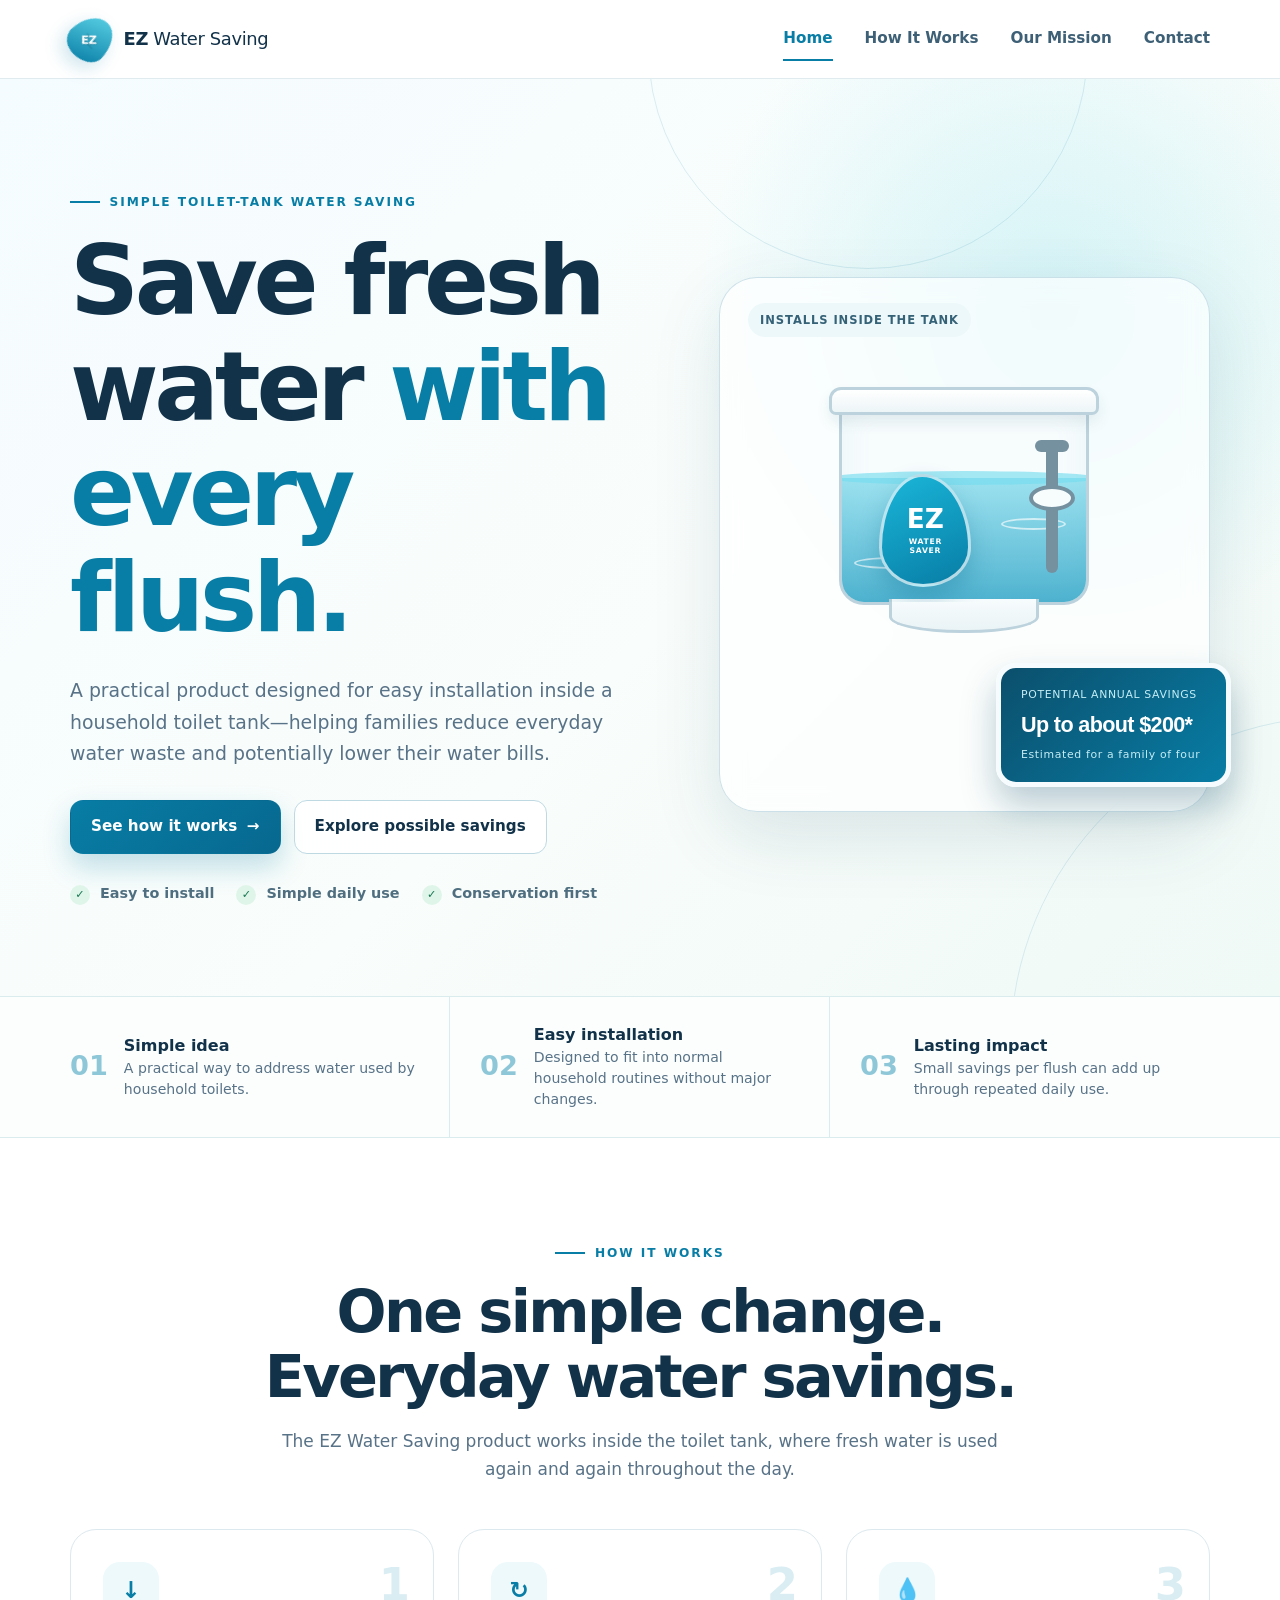
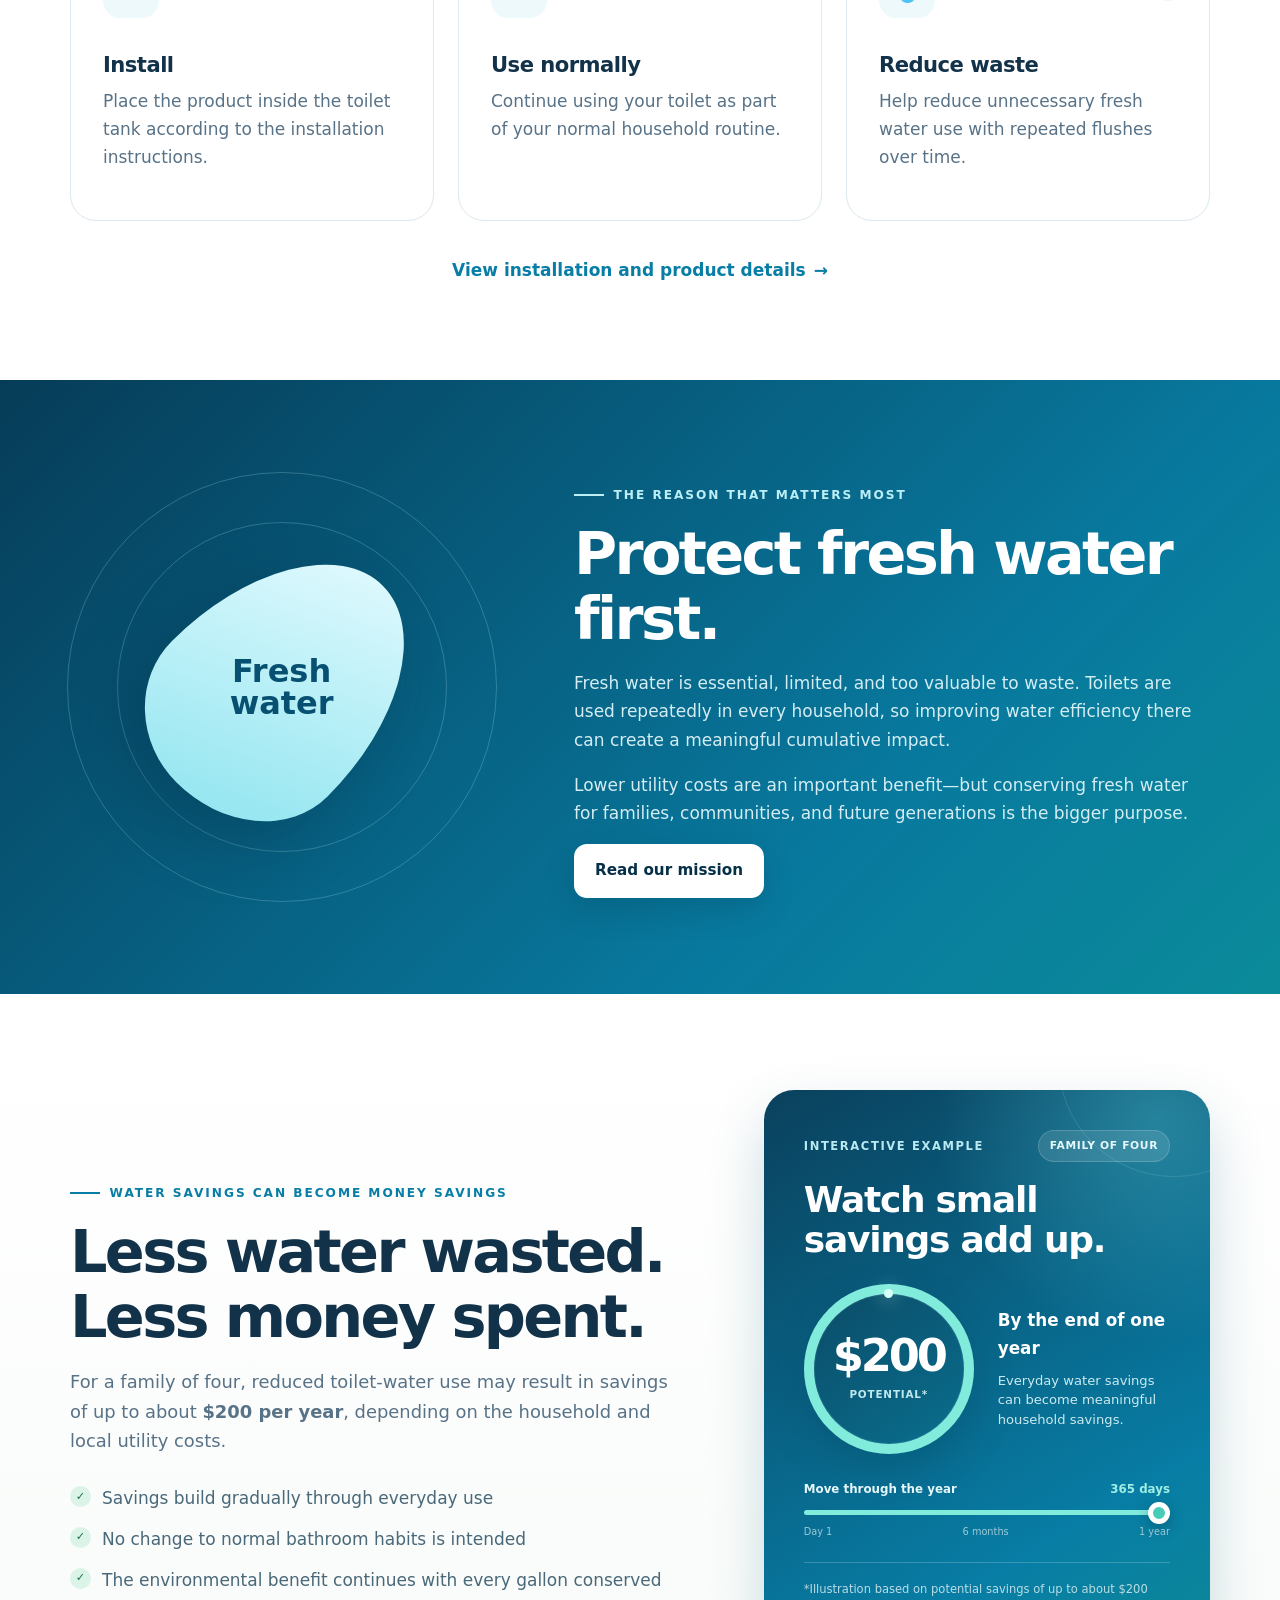
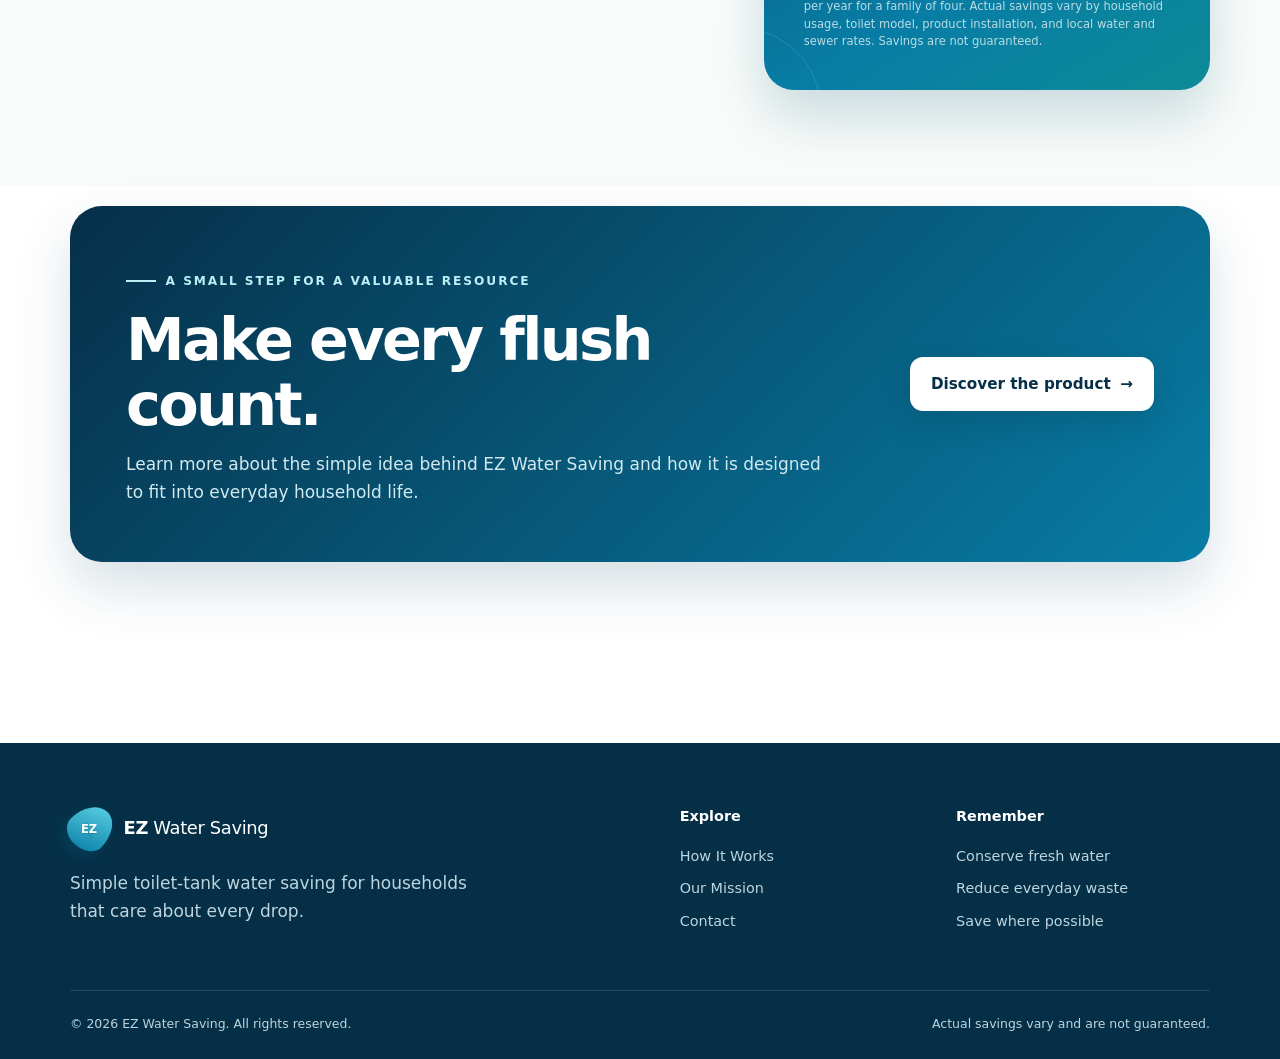
==== commit 979a5744: "Add interactive savings journey to homepage" ====
--- a/index.html
+++ b/index.html
@@ -146,13 +146,31 @@
             <li>The environmental benefit continues with every gallon conserved</li>
           </ul>
         </div>
-        <aside class="estimate-card" aria-label="Potential savings example">
-          <span class="estimate-kicker">Potential example</span>
-          <div class="estimate-value"><sup>$</sup>200</div>
-          <strong>per year*</strong>
-          <p>Estimated potential savings for a family of four.</p>
+        <aside class="estimate-card savings-journey" aria-labelledby="savings-journey-title">
+          <div class="journey-heading">
+            <span class="estimate-kicker">Interactive example</span>
+            <span class="family-chip">Family of four</span>
+          </div>
+          <h3 id="savings-journey-title">Watch small savings add up.</h3>
+          <div class="journey-visual">
+            <div class="savings-dial" data-savings-dial style="--journey-progress: 100%" aria-hidden="true">
+              <div class="dial-center">
+                <span class="dial-value" data-savings-value>$200</span>
+                <small>potential*</small>
+              </div>
+            </div>
+            <div class="journey-copy" aria-live="polite">
+              <strong data-journey-period>By the end of one year</strong>
+              <span data-journey-message>Everyday water savings can become meaningful household savings.</span>
+            </div>
+          </div>
+          <div class="journey-control">
+            <label for="savings-timeline">Move through the year <output for="savings-timeline" data-days-output>365 days</output></label>
+            <input id="savings-timeline" data-savings-slider type="range" min="1" max="365" value="365" aria-describedby="savings-note">
+            <div class="timeline-labels" aria-hidden="true"><span>Day 1</span><span>6 months</span><span>1 year</span></div>
+          </div>
           <div class="estimate-divider"></div>
-          <small>*Actual water and cost savings vary by household usage, toilet model, product installation, and local water and sewer rates. Savings are not guaranteed.</small>
+          <small id="savings-note">*Illustration based on potential savings of up to about $200 per year for a family of four. Actual savings vary by household usage, toilet model, product installation, and local water and sewer rates. Savings are not guaranteed.</small>
         </aside>
       </div>
     </section>
--- a/styles.css
+++ b/styles.css
@@ -149,6 +149,32 @@
 .estimate-card p { margin-top: 14px; color: #d2edf3; }
 .estimate-card small { display: block; color: #badce5; font-size: .72rem; line-height: 1.5; }
 .estimate-divider { height: 1px; margin: 24px 0; background: rgba(255, 255, 255, .2); }
+.savings-journey { position: relative; overflow: hidden; background: radial-gradient(circle at 88% 5%, rgba(104, 226, 234, .3), transparent 32%), linear-gradient(150deg, #0a415d, #087da5 72%, #0d8b96); }
+.savings-journey::before, .savings-journey::after { content: ""; position: absolute; pointer-events: none; border: 1px solid rgba(197, 237, 245, .14); border-radius: 50%; }
+.savings-journey::before { width: 230px; height: 230px; top: -145px; right: -80px; }
+.savings-journey::after { width: 160px; height: 160px; left: -105px; bottom: -100px; }
+.journey-heading { position: relative; z-index: 1; display: flex; align-items: center; justify-content: space-between; gap: 18px; }
+.family-chip { flex: 0 0 auto; padding: .4rem .68rem; color: #e3f8fb; background: rgba(255, 255, 255, .11); border: 1px solid rgba(255, 255, 255, .17); border-radius: 99px; font-size: .67rem; font-weight: 800; letter-spacing: .06em; text-transform: uppercase; }
+.savings-journey h3 { position: relative; z-index: 1; margin: 18px 0 24px; color: var(--white); font-size: clamp(1.7rem, 3vw, 2.25rem); letter-spacing: -.035em; }
+.journey-visual { position: relative; z-index: 1; display: grid; grid-template-columns: 170px 1fr; align-items: center; gap: 24px; }
+.savings-dial { --journey-progress: 100%; position: relative; width: 170px; aspect-ratio: 1; display: grid; place-items: center; border-radius: 50%; background: conic-gradient(#82ecdc var(--journey-progress), rgba(255, 255, 255, .13) 0); box-shadow: 0 18px 42px rgba(1, 48, 68, .22); }
+.savings-dial::before { content: ""; position: absolute; inset: 10px; border-radius: inherit; background: linear-gradient(145deg, #0b4c68, #096f8e); box-shadow: inset 0 0 0 1px rgba(255, 255, 255, .08); }
+.savings-dial::after { content: ""; position: absolute; width: 9px; height: 9px; top: 5px; left: calc(50% - 4.5px); background: #d6fff7; border-radius: 50%; box-shadow: 0 0 18px rgba(214, 255, 247, .85); }
+.dial-center { position: relative; z-index: 1; display: flex; flex-direction: column; align-items: center; line-height: 1; }
+.dial-value { font-family: "Avenir Next", Inter, ui-sans-serif, system-ui, sans-serif; font-size: 2.8rem; font-weight: 800; letter-spacing: -.07em; }
+.dial-center small { margin-top: 8px; color: #bfe8ef; font-size: .65rem; font-weight: 800; letter-spacing: .08em; text-transform: uppercase; }
+.journey-copy { display: flex; flex-direction: column; gap: 8px; }
+.journey-copy strong { color: var(--white); font-family: "Avenir Next", Inter, ui-sans-serif, system-ui, sans-serif; font-size: 1.05rem; }
+.journey-copy span { color: #cbeaf0; font-size: .82rem; line-height: 1.5; }
+.journey-control { position: relative; z-index: 1; margin-top: 26px; }
+.journey-control label { display: flex; justify-content: space-between; gap: 20px; margin-bottom: 11px; color: #e5f7fa; font-size: .74rem; font-weight: 800; }
+.journey-control output { color: #9feee4; }
+.journey-control input[type="range"] { width: 100%; height: 5px; display: block; margin: 0; appearance: none; border-radius: 99px; background: linear-gradient(90deg, #82ecdc var(--slider-progress, 100%), rgba(255, 255, 255, .17) var(--slider-progress, 100%)); cursor: pointer; }
+.journey-control input[type="range"]::-webkit-slider-thumb { width: 22px; height: 22px; appearance: none; border: 5px solid var(--white); border-radius: 50%; background: #46ccb7; box-shadow: 0 4px 13px rgba(0, 39, 55, .35); }
+.journey-control input[type="range"]::-moz-range-thumb { width: 12px; height: 12px; border: 5px solid var(--white); border-radius: 50%; background: #46ccb7; box-shadow: 0 4px 13px rgba(0, 39, 55, .35); }
+.timeline-labels { display: flex; justify-content: space-between; margin-top: 9px; color: #9bcad5; font-size: .61rem; }
+.savings-journey .estimate-divider { position: relative; z-index: 1; margin: 22px 0 18px; }
+.savings-journey > small { position: relative; z-index: 1; }
 
 .cta-section { padding-top: 20px; }
 .cta { display: flex; align-items: center; justify-content: space-between; gap: 48px; padding: 56px; color: var(--white); background: linear-gradient(135deg, #062f48, #087da5); border-radius: 32px; box-shadow: 0 25px 55px rgba(7, 65, 91, .16); }
@@ -279,6 +305,9 @@
   .impact-grid { gap: 30px; }
   .impact-visual { min-height: 350px; transform: scale(.78); }
   .estimate-card { padding: 30px; }
+  .journey-visual { grid-template-columns: 145px 1fr; gap: 20px; }
+  .savings-dial { width: 145px; }
+  .dial-value { font-size: 2.35rem; }
   .cta-section { padding-top: 5px; }
   .cta { flex-direction: column; align-items: flex-start; padding: 36px 28px; border-radius: 25px; }
   .page-hero { padding: 74px 0 58px; }
@@ -301,6 +330,8 @@
   .product-stage { min-height: 450px; }
   .toilet-illustration { transform: scale(.72); }
   .savings-badge { left: 14px; right: 14px; width: auto; }
+  .journey-visual { grid-template-columns: 1fr; justify-items: center; text-align: center; }
+  .journey-copy { max-width: 260px; }
   .footer-main { grid-template-columns: 1fr; }
   .footer-intro { grid-column: auto; }
 }
